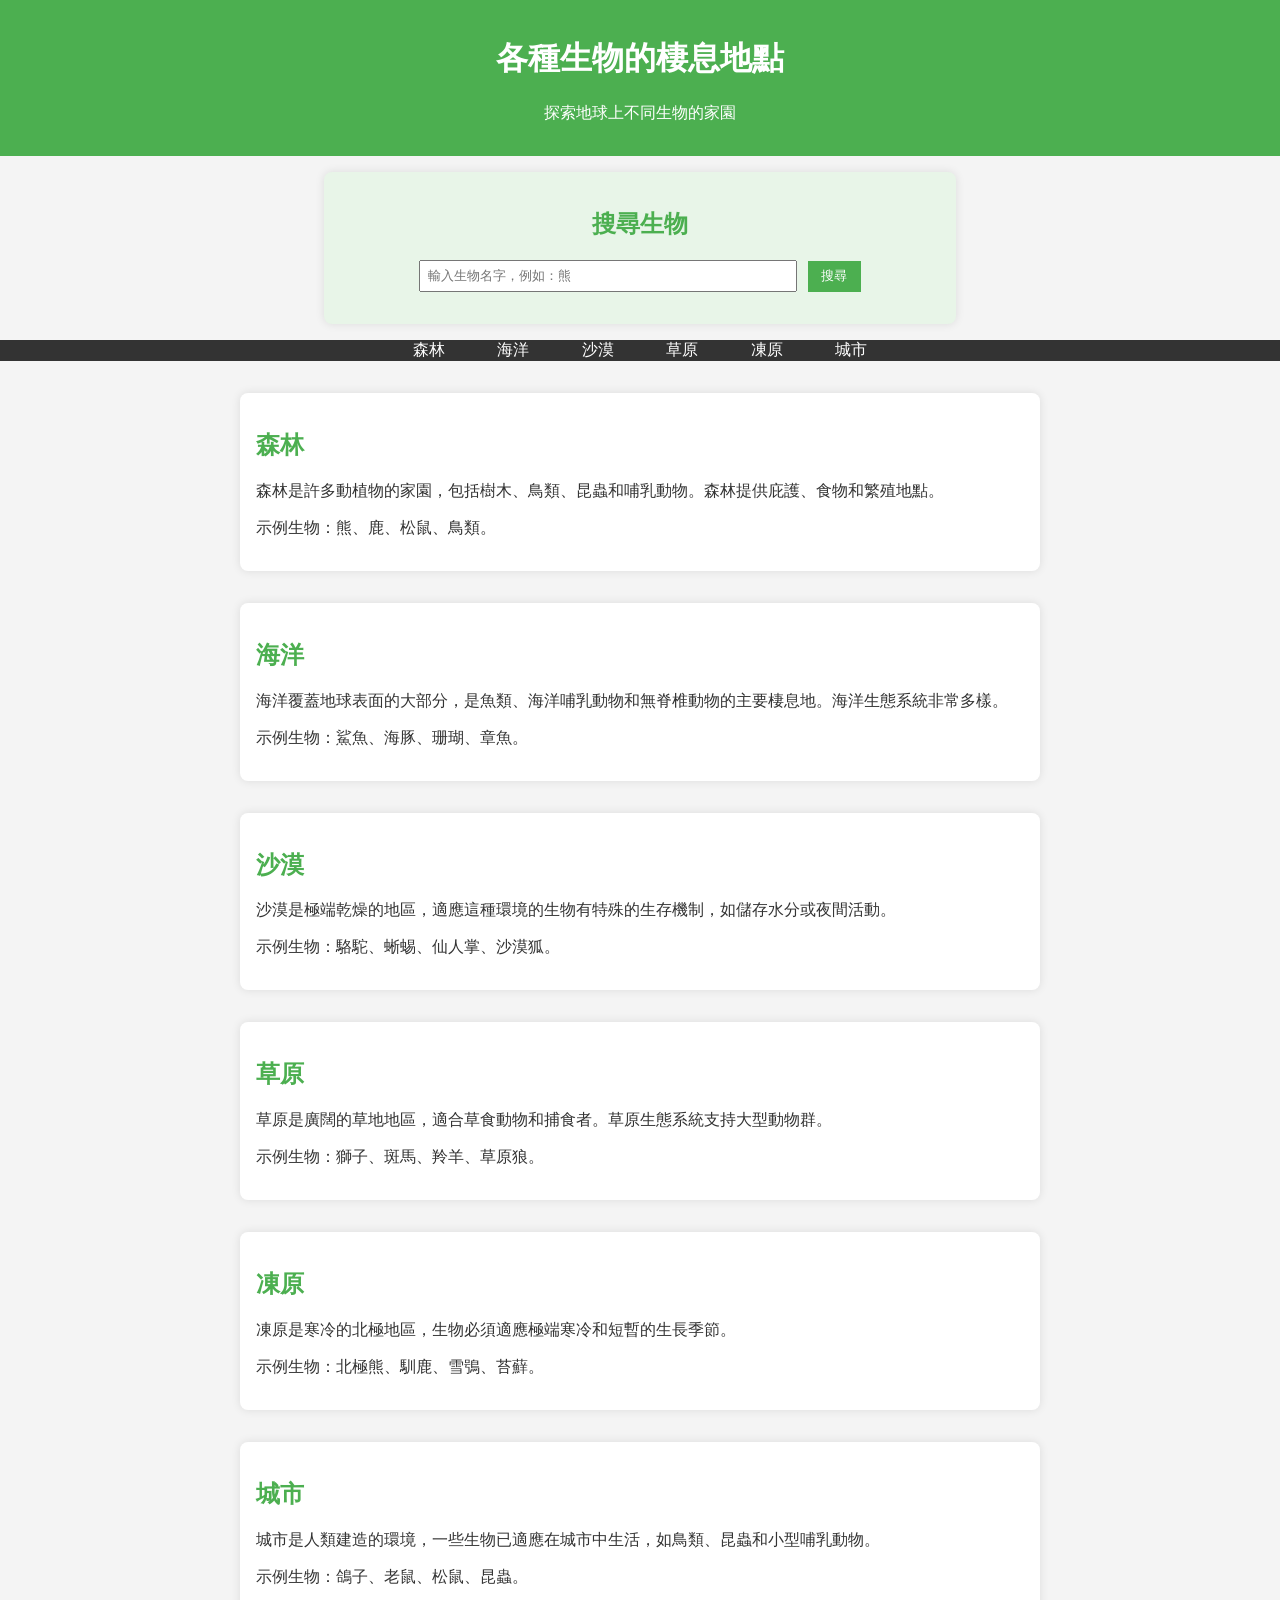
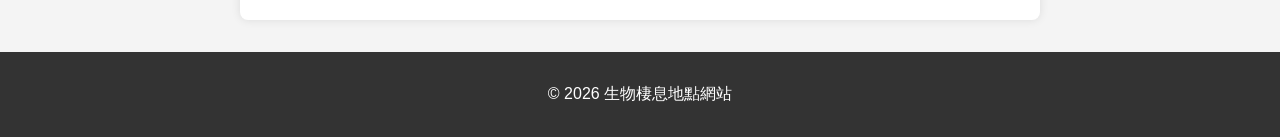
==== index.html @ 5a313725 "420生物" ====
<!DOCTYPE html>
<html lang="zh-tw">
<head>
    <meta charset="UTF-8">
    <meta name="viewport" content="width=device-width, initial-scale=1.0">
    <title>生物棲息地點網站</title>
    <link rel="stylesheet" href="style.css">
</head>
<body>
    <header>
        <h1>各種生物的棲息地點</h1>
        <p>探索地球上不同生物的家園</p>
    </header>

    <section id="search">
        <h2>搜尋生物</h2>
        <input type="text" id="searchInput" placeholder="輸入生物名字，例如：熊">
        <button id="searchButton">搜尋</button>
        <div id="searchResult"></div>
    </section>

    <nav>
        <ul>
            <li><a href="#forest">森林</a></li>
            <li><a href="#ocean">海洋</a></li>
            <li><a href="#desert">沙漠</a></li>
            <li><a href="#grassland">草原</a></li>
            <li><a href="#tundra">凍原</a></li>
            <li><a href="#urban">城市</a></li>
        </ul>
    </nav>

    <main>
        <section id="forest">
            <h2>森林</h2>
            <p>森林是許多動植物的家園，包括樹木、鳥類、昆蟲和哺乳動物。森林提供庇護、食物和繁殖地點。</p>
            <p>示例生物：熊、鹿、松鼠、鳥類。</p>
        </section>

        <section id="ocean">
            <h2>海洋</h2>
            <p>海洋覆蓋地球表面的大部分，是魚類、海洋哺乳動物和無脊椎動物的主要棲息地。海洋生態系統非常多樣。</p>
            <p>示例生物：鯊魚、海豚、珊瑚、章魚。</p>
        </section>

        <section id="desert">
            <h2>沙漠</h2>
            <p>沙漠是極端乾燥的地區，適應這種環境的生物有特殊的生存機制，如儲存水分或夜間活動。</p>
            <p>示例生物：駱駝、蜥蜴、仙人掌、沙漠狐。</p>
        </section>

        <section id="grassland">
            <h2>草原</h2>
            <p>草原是廣闊的草地地區，適合草食動物和捕食者。草原生態系統支持大型動物群。</p>
            <p>示例生物：獅子、斑馬、羚羊、草原狼。</p>
        </section>

        <section id="tundra">
            <h2>凍原</h2>
            <p>凍原是寒冷的北極地區，生物必須適應極端寒冷和短暫的生長季節。</p>
            <p>示例生物：北極熊、馴鹿、雪鴞、苔蘚。</p>
        </section>

        <section id="urban">
            <h2>城市</h2>
            <p>城市是人類建造的環境，一些生物已適應在城市中生活，如鳥類、昆蟲和小型哺乳動物。</p>
            <p>示例生物：鴿子、老鼠、松鼠、昆蟲。</p>
        </section>
    </main>

    <footer>
        <p>&copy; 2026 生物棲息地點網站</p>
    </footer>

    <script src="script.js"></script>
</body>
</html>
---- style.css ----
body {
    font-family: Arial, sans-serif;
    margin: 0;
    padding: 0;
    background-color: #f4f4f4;
    color: #333;
}

header {
    background-color: #4CAF50;
    color: white;
    text-align: center;
    padding: 1em 0;
}

nav {
    background-color: #333;
    text-align: center;
}

nav ul {
    list-style-type: none;
    margin: 0;
    padding: 0;
}

nav ul li {
    display: inline;
    margin: 0 1em;
}

nav a {
    color: white;
    text-decoration: none;
    padding: 0.5em;
}

nav a:hover {
    background-color: #555;
}

main {
    max-width: 800px;
    margin: 2em auto;
    padding: 0 1em;
}

section {
    margin-bottom: 2em;
    padding: 1em;
    background-color: white;
    border-radius: 8px;
    box-shadow: 0 0 10px rgba(0,0,0,0.1);
}

h2 {
    color: #4CAF50;
}

#search {
    background-color: #e8f5e8;
    padding: 1em;
    margin: 1em auto;
    max-width: 600px;
    border-radius: 8px;
    text-align: center;
}

#searchInput {
    padding: 0.5em;
    width: 60%;
    margin-right: 0.5em;
}

#searchButton {
    padding: 0.5em 1em;
    background-color: #4CAF50;
    color: white;
    border: none;
    cursor: pointer;
}

#searchButton:hover {
    background-color: #45a049;
}

#searchResult {
    margin-top: 1em;
    text-align: left;
}

#searchResult img {
    margin: 1em 0;
    border-radius: 8px;
}

footer {
    text-align: center;
    padding: 1em 0;
    background-color: #333;
    color: white;
}
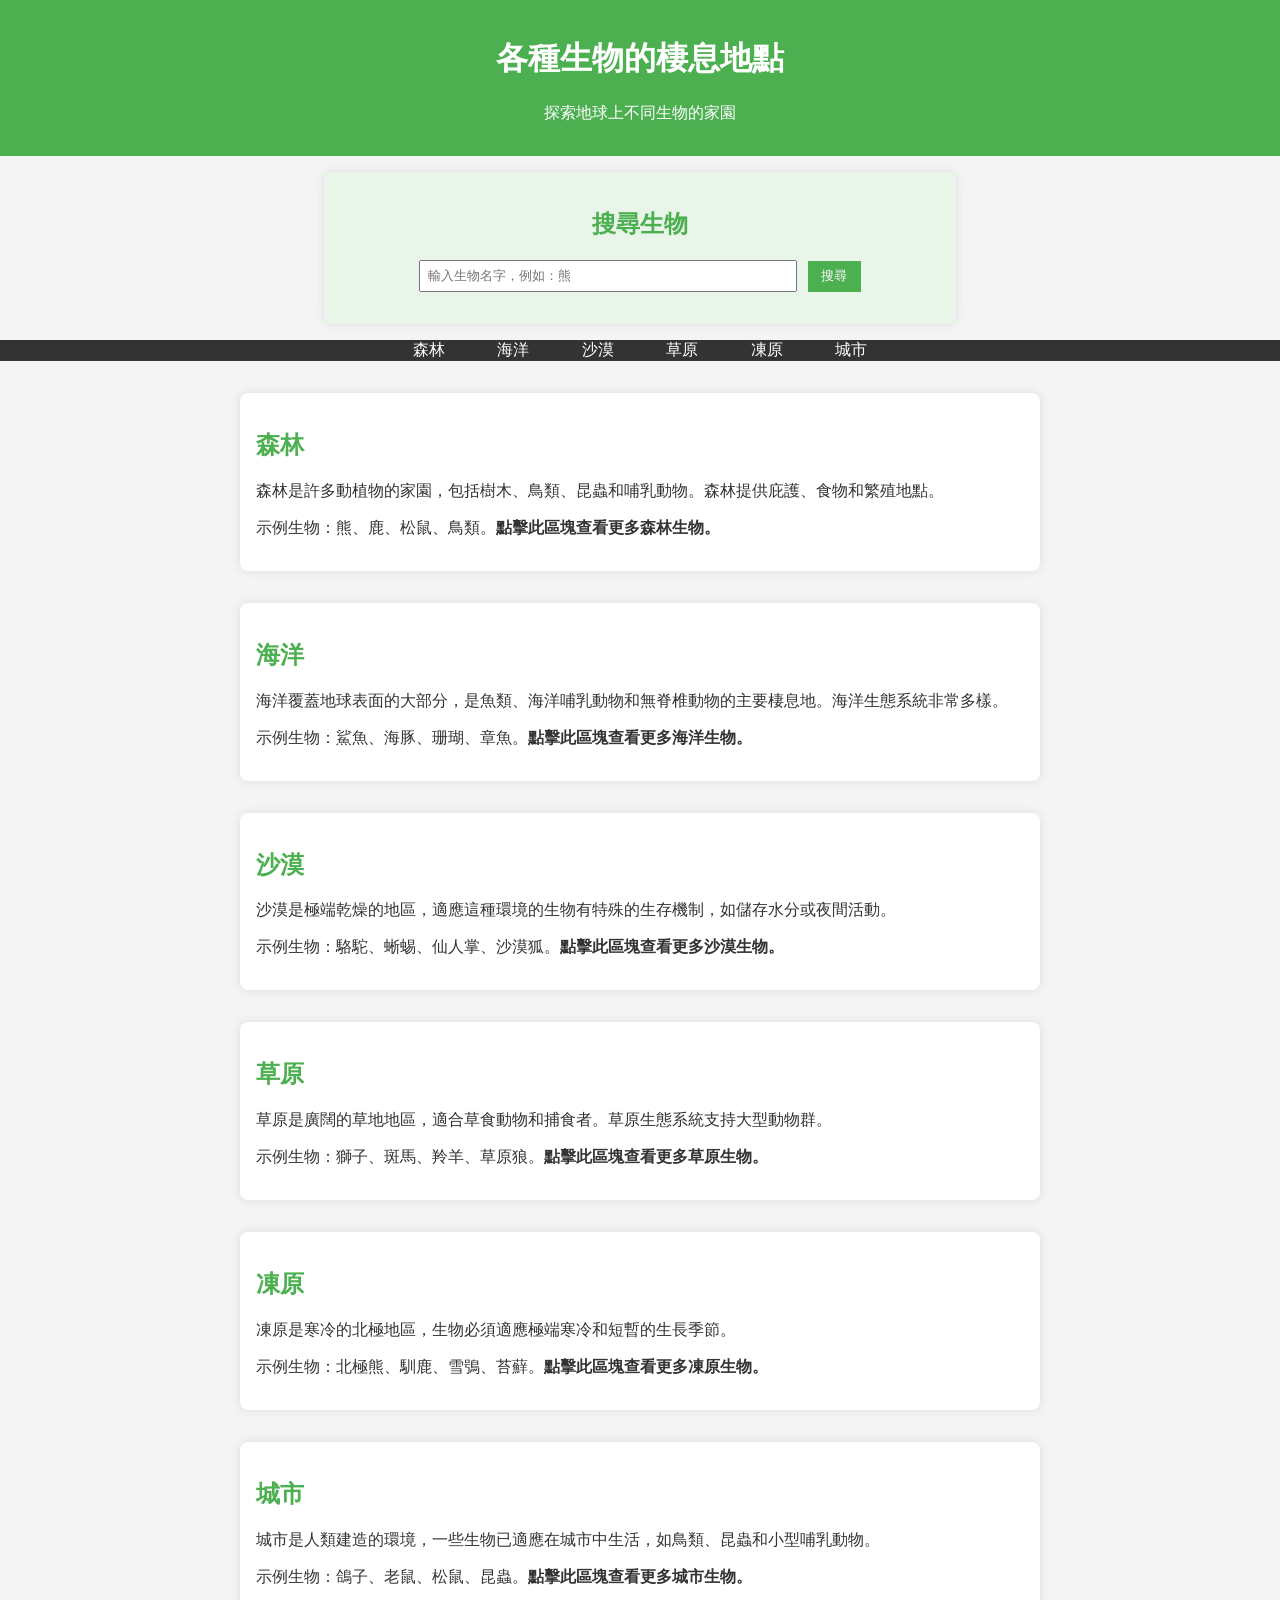
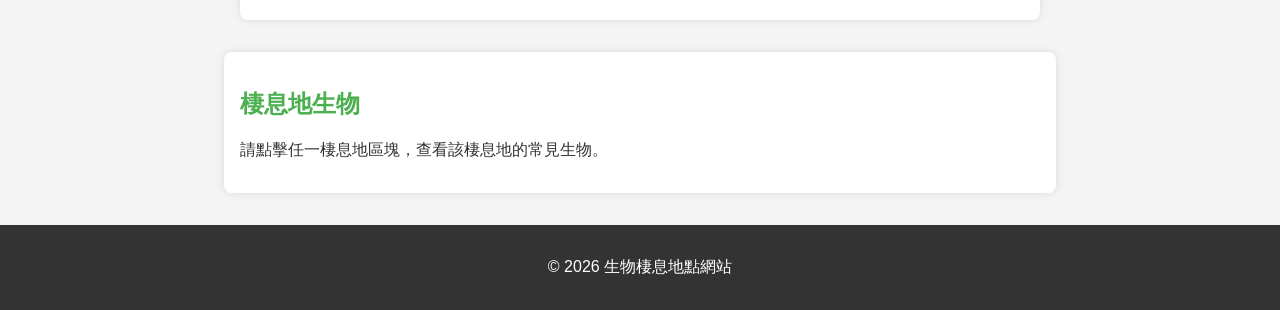
==== commit 0d1dcb64: "420生物" ====
--- a/index.html
+++ b/index.html
@@ -31,42 +31,49 @@
     </nav>
 
     <main>
-        <section id="forest">
+        <section id="forest" class="habitat-card" data-habitat="森林">
             <h2>森林</h2>
             <p>森林是許多動植物的家園，包括樹木、鳥類、昆蟲和哺乳動物。森林提供庇護、食物和繁殖地點。</p>
-            <p>示例生物：熊、鹿、松鼠、鳥類。</p>
+            <p>示例生物：熊、鹿、松鼠、鳥類。<strong>點擊此區塊查看更多森林生物。</strong></p>
         </section>
 
-        <section id="ocean">
+        <section id="ocean" class="habitat-card" data-habitat="海洋">
             <h2>海洋</h2>
             <p>海洋覆蓋地球表面的大部分，是魚類、海洋哺乳動物和無脊椎動物的主要棲息地。海洋生態系統非常多樣。</p>
-            <p>示例生物：鯊魚、海豚、珊瑚、章魚。</p>
+            <p>示例生物：鯊魚、海豚、珊瑚、章魚。<strong>點擊此區塊查看更多海洋生物。</strong></p>
         </section>
 
-        <section id="desert">
+        <section id="desert" class="habitat-card" data-habitat="沙漠">
             <h2>沙漠</h2>
             <p>沙漠是極端乾燥的地區，適應這種環境的生物有特殊的生存機制，如儲存水分或夜間活動。</p>
-            <p>示例生物：駱駝、蜥蜴、仙人掌、沙漠狐。</p>
+            <p>示例生物：駱駝、蜥蜴、仙人掌、沙漠狐。<strong>點擊此區塊查看更多沙漠生物。</strong></p>
         </section>
 
-        <section id="grassland">
+        <section id="grassland" class="habitat-card" data-habitat="草原">
             <h2>草原</h2>
             <p>草原是廣闊的草地地區，適合草食動物和捕食者。草原生態系統支持大型動物群。</p>
-            <p>示例生物：獅子、斑馬、羚羊、草原狼。</p>
+            <p>示例生物：獅子、斑馬、羚羊、草原狼。<strong>點擊此區塊查看更多草原生物。</strong></p>
         </section>
 
-        <section id="tundra">
+        <section id="tundra" class="habitat-card" data-habitat="凍原">
             <h2>凍原</h2>
             <p>凍原是寒冷的北極地區，生物必須適應極端寒冷和短暫的生長季節。</p>
-            <p>示例生物：北極熊、馴鹿、雪鴞、苔蘚。</p>
+            <p>示例生物：北極熊、馴鹿、雪鴞、苔蘚。<strong>點擊此區塊查看更多凍原生物。</strong></p>
         </section>
 
-        <section id="urban">
+        <section id="urban" class="habitat-card" data-habitat="城市">
             <h2>城市</h2>
             <p>城市是人類建造的環境，一些生物已適應在城市中生活，如鳥類、昆蟲和小型哺乳動物。</p>
-            <p>示例生物：鴿子、老鼠、松鼠、昆蟲。</p>
+            <p>示例生物：鴿子、老鼠、松鼠、昆蟲。<strong>點擊此區塊查看更多城市生物。</strong></p>
         </section>
     </main>
+
+    <section id="habitatInfo">
+        <h2>棲息地生物</h2>
+        <div id="habitatResult">
+            <p>請點擊任一棲息地區塊，查看該棲息地的常見生物。</p>
+        </div>
+    </section>
 
     <footer>
         <p>&copy; 2026 生物棲息地點網站</p>
--- a/style.css
+++ b/style.css
@@ -53,6 +53,43 @@
     box-shadow: 0 0 10px rgba(0,0,0,0.1);
 }
 
+section.habitat-card {
+    cursor: pointer;
+    transition: background-color 0.2s, transform 0.2s;
+}
+
+section.habitat-card:hover {
+    background-color: #f0fff0;
+    transform: translateY(-3px);
+}
+
+#habitatInfo {
+    max-width: 800px;
+    margin: 0 auto 2em;
+    padding: 1em;
+}
+
+#habitatResult {
+    margin-top: 1em;
+}
+
+#habitatResult .animal-card {
+    display: inline-block;
+    width: calc(50% - 1em);
+    margin: 0.5em;
+    vertical-align: top;
+    text-align: center;
+}
+
+#habitatResult .animal-card img {
+    width: 100%;
+    border-radius: 8px;
+}
+
+#habitatResult .animal-card p {
+    margin: 0.5em 0 0;
+}
+
 h2 {
     color: #4CAF50;
 }
